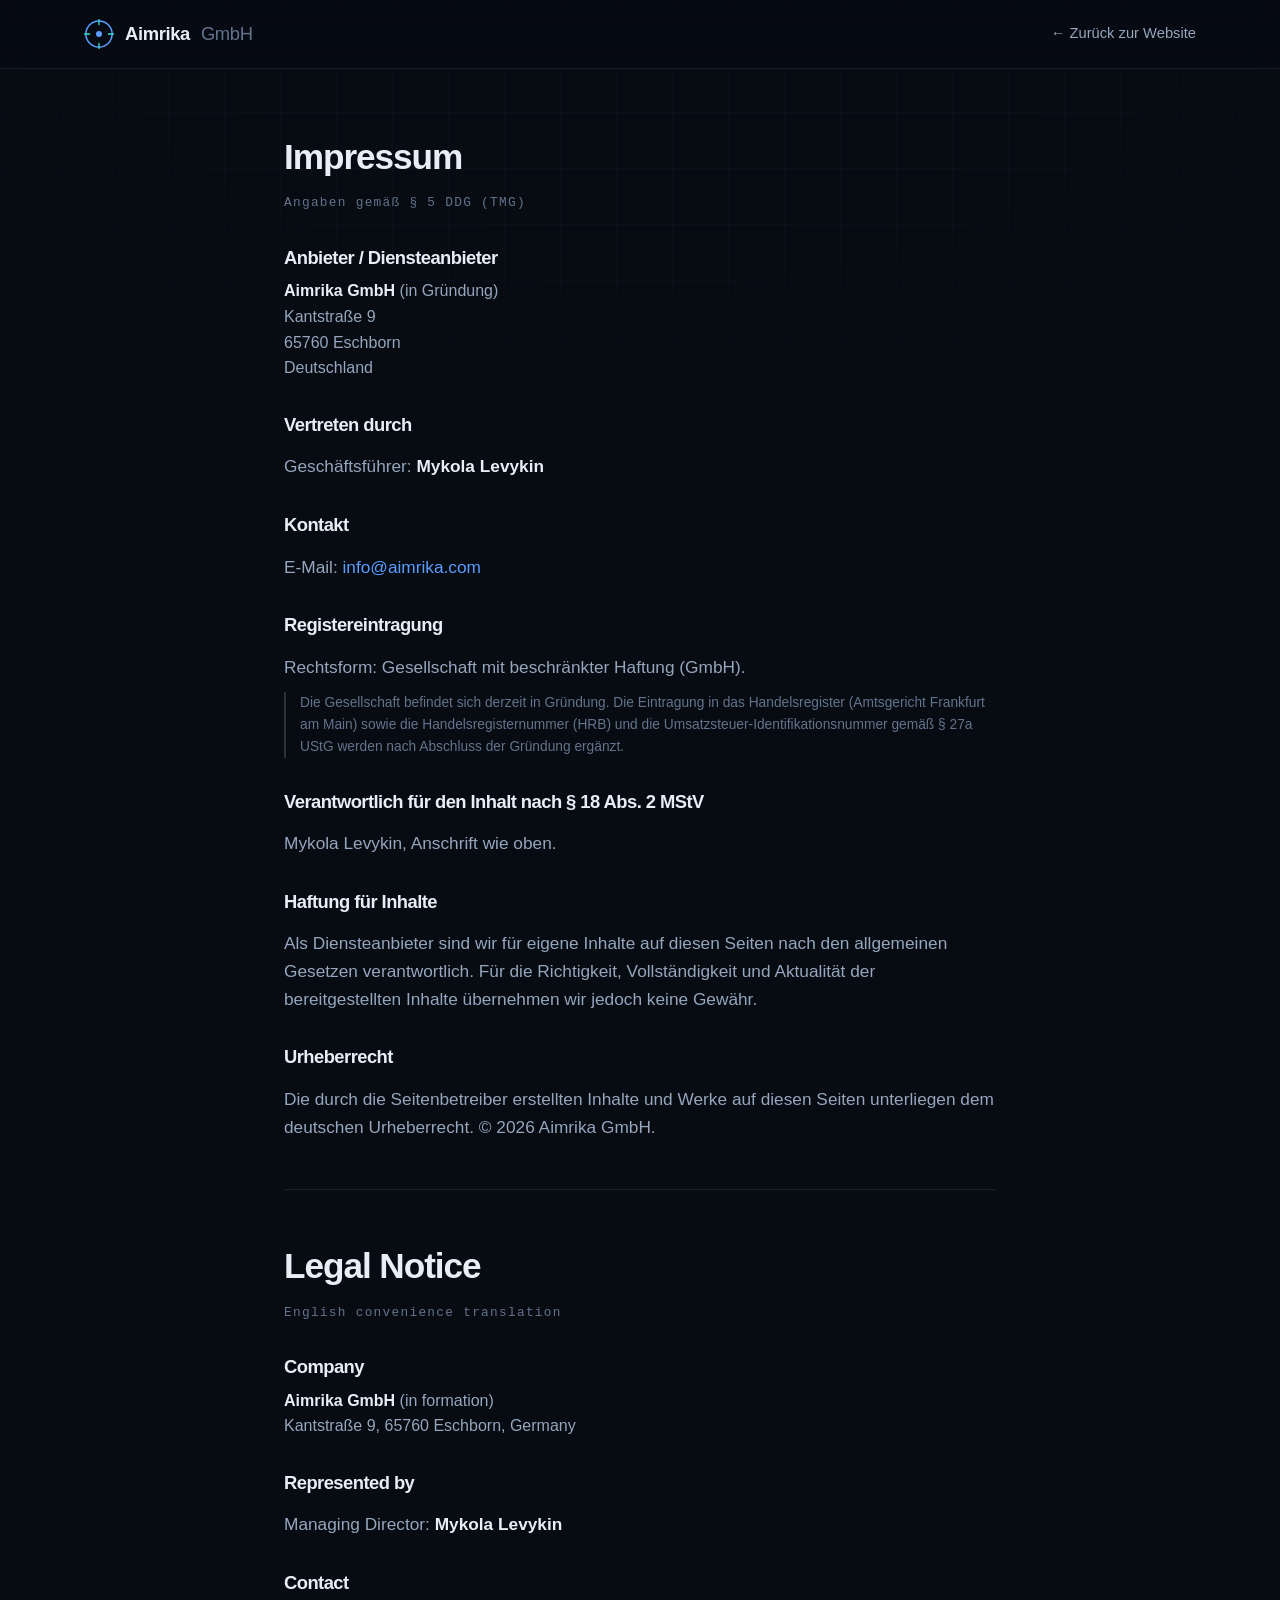
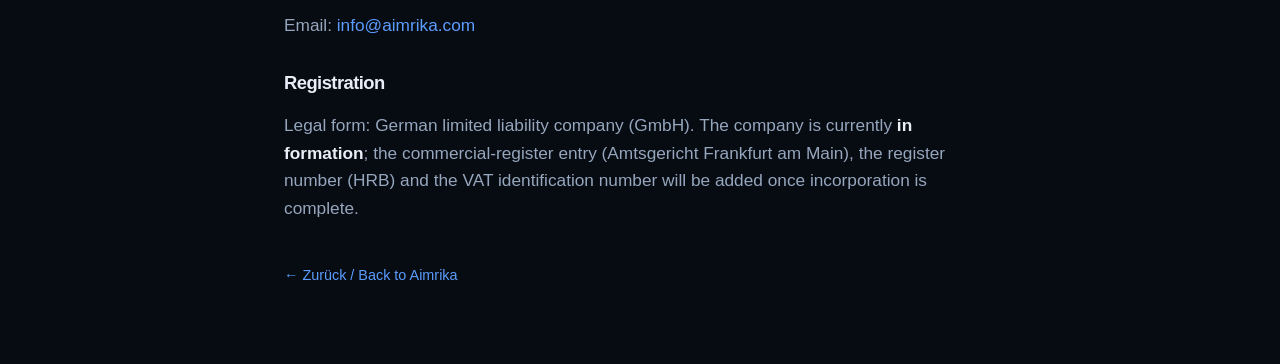
==== impressum.html @ 3f9f0777 "Initial German site for aimrika.de Co-authored-by: Cursor <cursoragent@cursor.com>" ====
<!DOCTYPE html>
<html lang="de">
<head>
<meta charset="UTF-8" />
<meta name="viewport" content="width=device-width, initial-scale=1.0" />
<title>Impressum — Aimrika GmbH</title>
<meta name="description" content="Impressum / Rechtliche Hinweise — Aimrika GmbH (in Gründung), Eschborn, Deutschland." />
<link rel="stylesheet" href="styles.css" />
<link rel="icon" href="data:image/svg+xml,%3Csvg xmlns='http://www.w3.org/2000/svg' viewBox='0 0 32 32'%3E%3Ccircle cx='16' cy='16' r='13' fill='none' stroke='%2337e0c8' stroke-width='2'/%3E%3Ccircle cx='16' cy='16' r='4' fill='%235b9dff'/%3E%3C/svg%3E" />
<style>
  .legal-wrap { max-width: 760px; margin: 0 auto; padding: 60px 24px 40px; }
  .legal-wrap h1 { font-size: 2.2rem; letter-spacing: -0.03em; margin-bottom: 8px; }
  .legal-wrap h2 { font-size: 1.15rem; margin: 34px 0 10px; }
  .legal-wrap p, .legal-wrap address { color: var(--muted); font-style: normal; margin-bottom: 6px; }
  .legal-wrap .note { font-size: 0.86rem; color: var(--faint); border-left: 2px solid var(--border-strong); padding-left: 14px; margin-top: 10px; }
  .legal-wrap a { color: var(--accent); }
  .back { display: inline-flex; align-items: center; gap: 8px; color: var(--muted); font-size: 0.9rem; margin-bottom: 30px; }
  .lang-sep { height: 1px; background: var(--border); border: 0; margin: 48px 0; }
  .legal-wrap strong { color: var(--text); }
</style>
</head>
<body>
<div class="bg-grid"></div>

<header>
  <div class="wrap nav">
    <a href="index.html" class="brand">
      <svg class="mark" viewBox="0 0 32 32" fill="none" xmlns="http://www.w3.org/2000/svg" aria-hidden="true">
        <circle cx="16" cy="16" r="14" stroke="url(#g1)" stroke-width="1.6"/>
        <circle cx="16" cy="16" r="3.2" fill="#5b9dff"/>
        <path d="M16 0.5V6M16 26V31.5M0.5 16H6M26 16H31.5" stroke="#37e0c8" stroke-width="1.4" stroke-linecap="round"/>
        <defs><linearGradient id="g1" x1="2" y1="2" x2="30" y2="30"><stop stop-color="#5b9dff"/><stop offset="1" stop-color="#37e0c8"/></linearGradient></defs>
      </svg>
      Aimrika <span class="suffix">GmbH</span>
    </a>
    <nav class="nav-links"><a href="index.html">← Zurück zur Website</a></nav>
  </div>
</header>

<div class="legal-wrap">
  <h1>Impressum</h1>
  <p style="color:var(--faint);font-family:var(--mono);font-size:0.8rem;letter-spacing:0.1em">Angaben gemäß § 5 DDG (TMG)</p>

  <h2>Anbieter / Diensteanbieter</h2>
  <address>
    <strong>Aimrika GmbH</strong> (in Gründung)<br />
    Kantstraße 9<br />
    65760 Eschborn<br />
    Deutschland
  </address>

  <h2>Vertreten durch</h2>
  <p>Geschäftsführer: <strong>Mykola Levykin</strong></p>

  <h2>Kontakt</h2>
  <p>E-Mail: <a href="mailto:info@aimrika.com">info@aimrika.com</a></p>

  <h2>Registereintragung</h2>
  <p>Rechtsform: Gesellschaft mit beschränkter Haftung (GmbH).</p>
  <p class="note">Die Gesellschaft befindet sich derzeit in Gründung. Die Eintragung in das Handelsregister
  (Amtsgericht Frankfurt am Main) sowie die Handelsregisternummer (HRB) und die Umsatzsteuer-Identifikationsnummer
  gemäß § 27a UStG werden nach Abschluss der Gründung ergänzt.</p>

  <h2>Verantwortlich für den Inhalt nach § 18 Abs. 2 MStV</h2>
  <p>Mykola Levykin, Anschrift wie oben.</p>

  <h2>Haftung für Inhalte</h2>
  <p>Als Diensteanbieter sind wir für eigene Inhalte auf diesen Seiten nach den allgemeinen Gesetzen
  verantwortlich. Für die Richtigkeit, Vollständigkeit und Aktualität der bereitgestellten Inhalte übernehmen
  wir jedoch keine Gewähr.</p>

  <h2>Urheberrecht</h2>
  <p>Die durch die Seitenbetreiber erstellten Inhalte und Werke auf diesen Seiten unterliegen dem deutschen
  Urheberrecht. © <span class="yr"></span> Aimrika GmbH.</p>

  <hr class="lang-sep" />

  <h1>Legal Notice</h1>
  <p style="color:var(--faint);font-family:var(--mono);font-size:0.8rem;letter-spacing:0.1em">English convenience translation</p>

  <h2>Company</h2>
  <address>
    <strong>Aimrika GmbH</strong> (in formation)<br />
    Kantstraße 9, 65760 Eschborn, Germany
  </address>

  <h2>Represented by</h2>
  <p>Managing Director: <strong>Mykola Levykin</strong></p>

  <h2>Contact</h2>
  <p>Email: <a href="mailto:info@aimrika.com">info@aimrika.com</a></p>

  <h2>Registration</h2>
  <p>Legal form: German limited liability company (GmbH). The company is currently <strong>in formation</strong>;
  the commercial-register entry (Amtsgericht Frankfurt am Main), the register number (HRB) and the VAT
  identification number will be added once incorporation is complete.</p>

  <p style="margin-top:40px"><a class="back" href="index.html">← Zurück / Back to Aimrika</a></p>
</div>

<script>document.querySelectorAll('.yr').forEach(function(e){e.textContent=new Date().getFullYear();});</script>
</body>
</html>
---- styles.css ----
:root {
  --bg: #070b12;
  --bg-2: #0b111c;
  --surface: #0e1520;
  --surface-2: #121b28;
  --border: rgba(255, 255, 255, 0.09);
  --border-strong: rgba(255, 255, 255, 0.16);
  --text: #e8eef7;
  --muted: #95a6bd;
  --faint: #62748c;
  --accent: #5b9dff;
  --accent-2: #37e0c8;
  --accent-grad: linear-gradient(135deg, #5b9dff 0%, #37e0c8 100%);
  --danger: #f5a623;
  --maxw: 1160px;
  --radius: 14px;
  --mono: ui-monospace, SFMono-Regular, "SF Mono", Menlo, Consolas, monospace;
  --sans: -apple-system, BlinkMacSystemFont, "Segoe UI", Inter, Roboto, Helvetica, Arial, sans-serif;
}

* { box-sizing: border-box; margin: 0; padding: 0; }

html { scroll-behavior: smooth; }

body {
  font-family: var(--sans);
  background: var(--bg);
  color: var(--text);
  line-height: 1.6;
  -webkit-font-smoothing: antialiased;
  overflow-x: hidden;
}

a { color: inherit; text-decoration: none; }

.wrap { max-width: var(--maxw); margin: 0 auto; padding: 0 24px; }

/* ---------- background texture ---------- */
.bg-grid {
  position: fixed;
  inset: 0;
  z-index: -2;
  background-image:
    linear-gradient(rgba(91, 157, 255, 0.045) 1px, transparent 1px),
    linear-gradient(90deg, rgba(91, 157, 255, 0.045) 1px, transparent 1px);
  background-size: 56px 56px;
  mask-image: radial-gradient(ellipse 80% 60% at 50% 0%, #000 40%, transparent 100%);
}
.bg-glow {
  position: fixed;
  top: -20%;
  left: 50%;
  transform: translateX(-50%);
  width: 900px;
  height: 700px;
  z-index: -1;
  background: radial-gradient(circle at 50% 30%, rgba(55, 224, 200, 0.10), transparent 55%),
              radial-gradient(circle at 30% 20%, rgba(91, 157, 255, 0.14), transparent 60%);
  filter: blur(20px);
  pointer-events: none;
}

/* ---------- header ---------- */
header {
  position: sticky;
  top: 0;
  z-index: 50;
  backdrop-filter: blur(14px);
  background: rgba(7, 11, 18, 0.72);
  border-bottom: 1px solid var(--border);
}
.nav {
  display: flex;
  align-items: center;
  justify-content: space-between;
  height: 68px;
}
.brand { display: flex; align-items: center; gap: 11px; font-weight: 700; letter-spacing: -0.02em; font-size: 1.15rem; }
.brand .mark { width: 30px; height: 30px; }
.brand .suffix { color: var(--faint); font-weight: 500; }
.nav-links { display: flex; gap: 30px; align-items: center; }
.nav-links a { color: var(--muted); font-size: 0.92rem; transition: color 0.2s; }
.nav-links a:hover { color: var(--text); }
.nav-cta {
  padding: 9px 18px;
  border: 1px solid var(--border-strong);
  border-radius: 8px;
  font-size: 0.9rem;
  color: var(--text);
  transition: all 0.2s;
}
.nav-cta:hover { border-color: var(--accent); background: rgba(91, 157, 255, 0.08); }
.nav-toggle { display: none; background: none; border: 0; color: var(--text); font-size: 1.5rem; cursor: pointer; }

/* ---------- hero ---------- */
.hero { padding: 110px 0 90px; text-align: center; }
.eyebrow {
  display: inline-flex;
  align-items: center;
  gap: 9px;
  font-family: var(--mono);
  font-size: 0.76rem;
  letter-spacing: 0.16em;
  text-transform: uppercase;
  color: var(--accent-2);
  border: 1px solid var(--border);
  border-radius: 100px;
  padding: 7px 15px;
  margin-bottom: 30px;
  background: rgba(55, 224, 200, 0.05);
}
.eyebrow .dot { width: 7px; height: 7px; border-radius: 50%; background: var(--accent-2); box-shadow: 0 0 10px var(--accent-2); }
.hero h1 {
  font-size: clamp(2.3rem, 6vw, 4.4rem);
  line-height: 1.05;
  letter-spacing: -0.035em;
  font-weight: 700;
  max-width: 15ch;
  margin: 0 auto 26px;
}
.hero h1 .grad { background: var(--accent-grad); -webkit-background-clip: text; background-clip: text; -webkit-text-fill-color: transparent; }
.hero p.lede {
  font-size: clamp(1.05rem, 2vw, 1.32rem);
  color: var(--muted);
  max-width: 60ch;
  margin: 0 auto 40px;
}
.btn-row { display: flex; gap: 14px; justify-content: center; flex-wrap: wrap; }
.btn {
  padding: 14px 26px;
  border-radius: 10px;
  font-weight: 600;
  font-size: 0.98rem;
  transition: all 0.22s;
  border: 1px solid transparent;
}
.btn-primary { background: var(--accent-grad); color: #04121b; }
.btn-primary:hover { transform: translateY(-2px); box-shadow: 0 10px 34px rgba(55, 224, 200, 0.28); }
.btn-ghost { border-color: var(--border-strong); color: var(--text); }
.btn-ghost:hover { border-color: var(--accent); background: rgba(91, 157, 255, 0.07); }

/* ---------- stat strip ---------- */
.stats { display: grid; grid-template-columns: repeat(4, 1fr); gap: 1px; background: var(--border); border: 1px solid var(--border); border-radius: var(--radius); overflow: hidden; margin-top: 20px; }
.stat { background: var(--surface); padding: 26px 22px; text-align: center; }
.stat .n { font-size: 1.7rem; font-weight: 700; letter-spacing: -0.02em; background: var(--accent-grad); -webkit-background-clip: text; background-clip: text; -webkit-text-fill-color: transparent; }
.stat .l { font-size: 0.82rem; color: var(--muted); margin-top: 6px; }

/* ---------- sections ---------- */
section { padding: 84px 0; }
.section-head { max-width: 62ch; margin-bottom: 48px; }
.section-head.center { margin-left: auto; margin-right: auto; text-align: center; }
.label { font-family: var(--mono); font-size: 0.76rem; letter-spacing: 0.16em; text-transform: uppercase; color: var(--accent); margin-bottom: 16px; }
h2 { font-size: clamp(1.7rem, 4vw, 2.7rem); letter-spacing: -0.03em; line-height: 1.12; font-weight: 700; }
h2 + p { color: var(--muted); font-size: 1.08rem; margin-top: 18px; }
.divider { height: 1px; background: var(--border); border: 0; }

/* ---------- problem list ---------- */
.problem-grid { display: grid; grid-template-columns: repeat(2, 1fr); gap: 20px; }
.prob {
  background: var(--surface);
  border: 1px solid var(--border);
  border-radius: var(--radius);
  padding: 26px;
  transition: border-color 0.25s, transform 0.25s;
}
.prob:hover { border-color: var(--border-strong); transform: translateY(-3px); }
.prob h3 { font-size: 1.08rem; margin-bottom: 8px; display: flex; align-items: center; gap: 10px; }
.prob h3 .idx { font-family: var(--mono); color: var(--danger); font-size: 0.9rem; }
.prob p { color: var(--muted); font-size: 0.96rem; }

/* ---------- arc ---------- */
.arc { display: grid; grid-template-columns: repeat(5, 1fr); gap: 14px; margin-top: 10px; }
.arc-step {
  background: var(--surface);
  border: 1px solid var(--border);
  border-radius: var(--radius);
  padding: 24px 18px;
  position: relative;
}
.arc-step .step-n { font-family: var(--mono); font-size: 0.78rem; color: var(--accent-2); letter-spacing: 0.1em; }
.arc-step h4 { font-size: 1.05rem; margin: 10px 0 8px; }
.arc-step p { font-size: 0.88rem; color: var(--muted); }
.arc-step:not(:last-child)::after {
  content: "→";
  position: absolute;
  right: -12px;
  top: 50%;
  transform: translateY(-50%);
  color: var(--faint);
  z-index: 2;
}

/* ---------- three computers ---------- */
.three { display: grid; grid-template-columns: repeat(3, 1fr); gap: 20px; }
.tc {
  background: linear-gradient(180deg, var(--surface-2), var(--surface));
  border: 1px solid var(--border);
  border-radius: var(--radius);
  padding: 30px 26px;
}
.tc.flag { border-color: rgba(55, 224, 200, 0.35); box-shadow: 0 0 0 1px rgba(55, 224, 200, 0.12), 0 20px 50px rgba(0,0,0,0.3); }
.tc .tag { font-family: var(--mono); font-size: 0.72rem; letter-spacing: 0.14em; text-transform: uppercase; color: var(--faint); }
.tc.flag .tag { color: var(--accent-2); }
.tc h3 { font-size: 1.3rem; margin: 12px 0 12px; letter-spacing: -0.01em; }
.tc p { color: var(--muted); font-size: 0.96rem; }
.pill { display: inline-block; margin-top: 16px; font-size: 0.74rem; font-family: var(--mono); color: var(--accent-2); border: 1px solid rgba(55,224,200,0.3); padding: 4px 10px; border-radius: 100px; }

/* ---------- table ---------- */
.table-card { border: 1px solid var(--border); border-radius: var(--radius); overflow: hidden; }
table { width: 100%; border-collapse: collapse; }
th, td { text-align: left; padding: 16px 22px; font-size: 0.96rem; border-bottom: 1px solid var(--border); }
thead th { background: var(--surface-2); font-family: var(--mono); font-size: 0.74rem; letter-spacing: 0.1em; text-transform: uppercase; color: var(--muted); }
tbody tr:last-child td { border-bottom: 0; }
td:first-child { color: var(--faint); }
td:last-child { color: var(--text); font-weight: 500; }
tbody tr:hover td { background: rgba(91,157,255,0.03); }

/* ---------- capability cards ---------- */
.cards { display: grid; grid-template-columns: repeat(3, 1fr); gap: 20px; }
.card {
  background: var(--surface);
  border: 1px solid var(--border);
  border-radius: var(--radius);
  padding: 30px 26px;
  transition: transform 0.25s, border-color 0.25s;
}
.card:hover { transform: translateY(-4px); border-color: var(--border-strong); }
.card .ico { width: 46px; height: 46px; margin-bottom: 18px; color: var(--accent); }
.card h3 { font-size: 1.2rem; margin-bottom: 10px; }
.card p { color: var(--muted); font-size: 0.95rem; }
.card .role { font-family: var(--mono); font-size: 0.72rem; letter-spacing: 0.12em; text-transform: uppercase; color: var(--accent-2); margin-bottom: 14px; }

/* ---------- etalon / feature split ---------- */
.split { display: grid; grid-template-columns: 1.1fr 0.9fr; gap: 50px; align-items: center; }
.split ul { list-style: none; margin-top: 22px; }
.split li { padding: 12px 0 12px 30px; position: relative; color: var(--muted); border-bottom: 1px solid var(--border); }
.split li::before { content: ""; position: absolute; left: 0; top: 19px; width: 12px; height: 12px; border-radius: 3px; background: var(--accent-grad); }
.split li strong { color: var(--text); font-weight: 600; }
.etalon-viz {
  background: var(--surface);
  border: 1px solid var(--border);
  border-radius: var(--radius);
  padding: 28px;
  font-family: var(--mono);
  font-size: 0.86rem;
}
.etalon-viz .row { display: flex; justify-content: space-between; padding: 10px 0; border-bottom: 1px dashed var(--border); color: var(--muted); }
.etalon-viz .row:last-child { border: 0; }
.etalon-viz .ok { color: var(--accent-2); }

/* ---------- founder ---------- */
.founder { display: grid; grid-template-columns: 200px 1fr; gap: 42px; align-items: center; }
.founder-photo {
  width: 200px; height: 200px; border-radius: 20px;
  background: linear-gradient(135deg, #16324f, #0c2a2c);
  border: 1px solid var(--border-strong);
  display: flex; align-items: center; justify-content: center;
  font-size: 3.4rem; font-weight: 700; letter-spacing: -0.03em;
  color: var(--accent-2);
}
.founder h3 { font-size: 1.5rem; letter-spacing: -0.01em; }
.founder .who { font-family: var(--mono); font-size: 0.82rem; color: var(--accent); letter-spacing: 0.08em; margin: 6px 0 16px; text-transform: uppercase; }
.founder p { color: var(--muted); margin-bottom: 12px; }
.founder a.link { color: var(--accent); border-bottom: 1px solid rgba(91,157,255,0.4); }

/* ---------- contact ---------- */
.contact {
  background: linear-gradient(150deg, var(--surface-2), var(--surface));
  border: 1px solid var(--border);
  border-radius: 20px;
  padding: 56px;
  text-align: center;
}
.contact .grid { display: grid; grid-template-columns: repeat(3, 1fr); gap: 24px; margin-top: 40px; text-align: left; }
.contact .box { border-top: 1px solid var(--border); padding-top: 18px; }
.contact .box .k { font-family: var(--mono); font-size: 0.72rem; letter-spacing: 0.12em; text-transform: uppercase; color: var(--faint); margin-bottom: 8px; }
.contact .box .v { color: var(--text); font-size: 0.98rem; }
.contact .box .v a { color: var(--accent); }

/* ---------- footer ---------- */
footer { border-top: 1px solid var(--border); padding: 44px 0; margin-top: 40px; }
.foot { display: flex; justify-content: space-between; align-items: center; flex-wrap: wrap; gap: 18px; }
.foot .brand { font-size: 1rem; }
.foot-links { display: flex; gap: 24px; }
.foot-links a { color: var(--muted); font-size: 0.88rem; }
.foot-links a:hover { color: var(--text); }
.foot .legal { color: var(--faint); font-size: 0.82rem; width: 100%; border-top: 1px solid var(--border); padding-top: 20px; margin-top: 8px; }

/* ---------- reveal animation ---------- */
.reveal { opacity: 0; transform: translateY(24px); transition: opacity 0.7s ease, transform 0.7s ease; }
.reveal.in { opacity: 1; transform: none; }

/* ---------- responsive ---------- */
@media (max-width: 900px) {
  .stats { grid-template-columns: repeat(2, 1fr); }
  .problem-grid, .three, .cards, .contact .grid { grid-template-columns: 1fr; }
  .arc { grid-template-columns: 1fr; }
  .arc-step:not(:last-child)::after { content: "↓"; right: 50%; top: auto; bottom: -12px; transform: translateX(50%); }
  .split, .founder { grid-template-columns: 1fr; }
  .founder-photo { margin: 0 auto; }
  .nav-links { display: none; }
  .nav-toggle { display: block; }
  .nav-links.open { display: flex; position: absolute; top: 68px; left: 0; right: 0; flex-direction: column; background: var(--bg-2); padding: 20px 24px; border-bottom: 1px solid var(--border); gap: 18px; }
  .contact { padding: 36px 24px; }
}
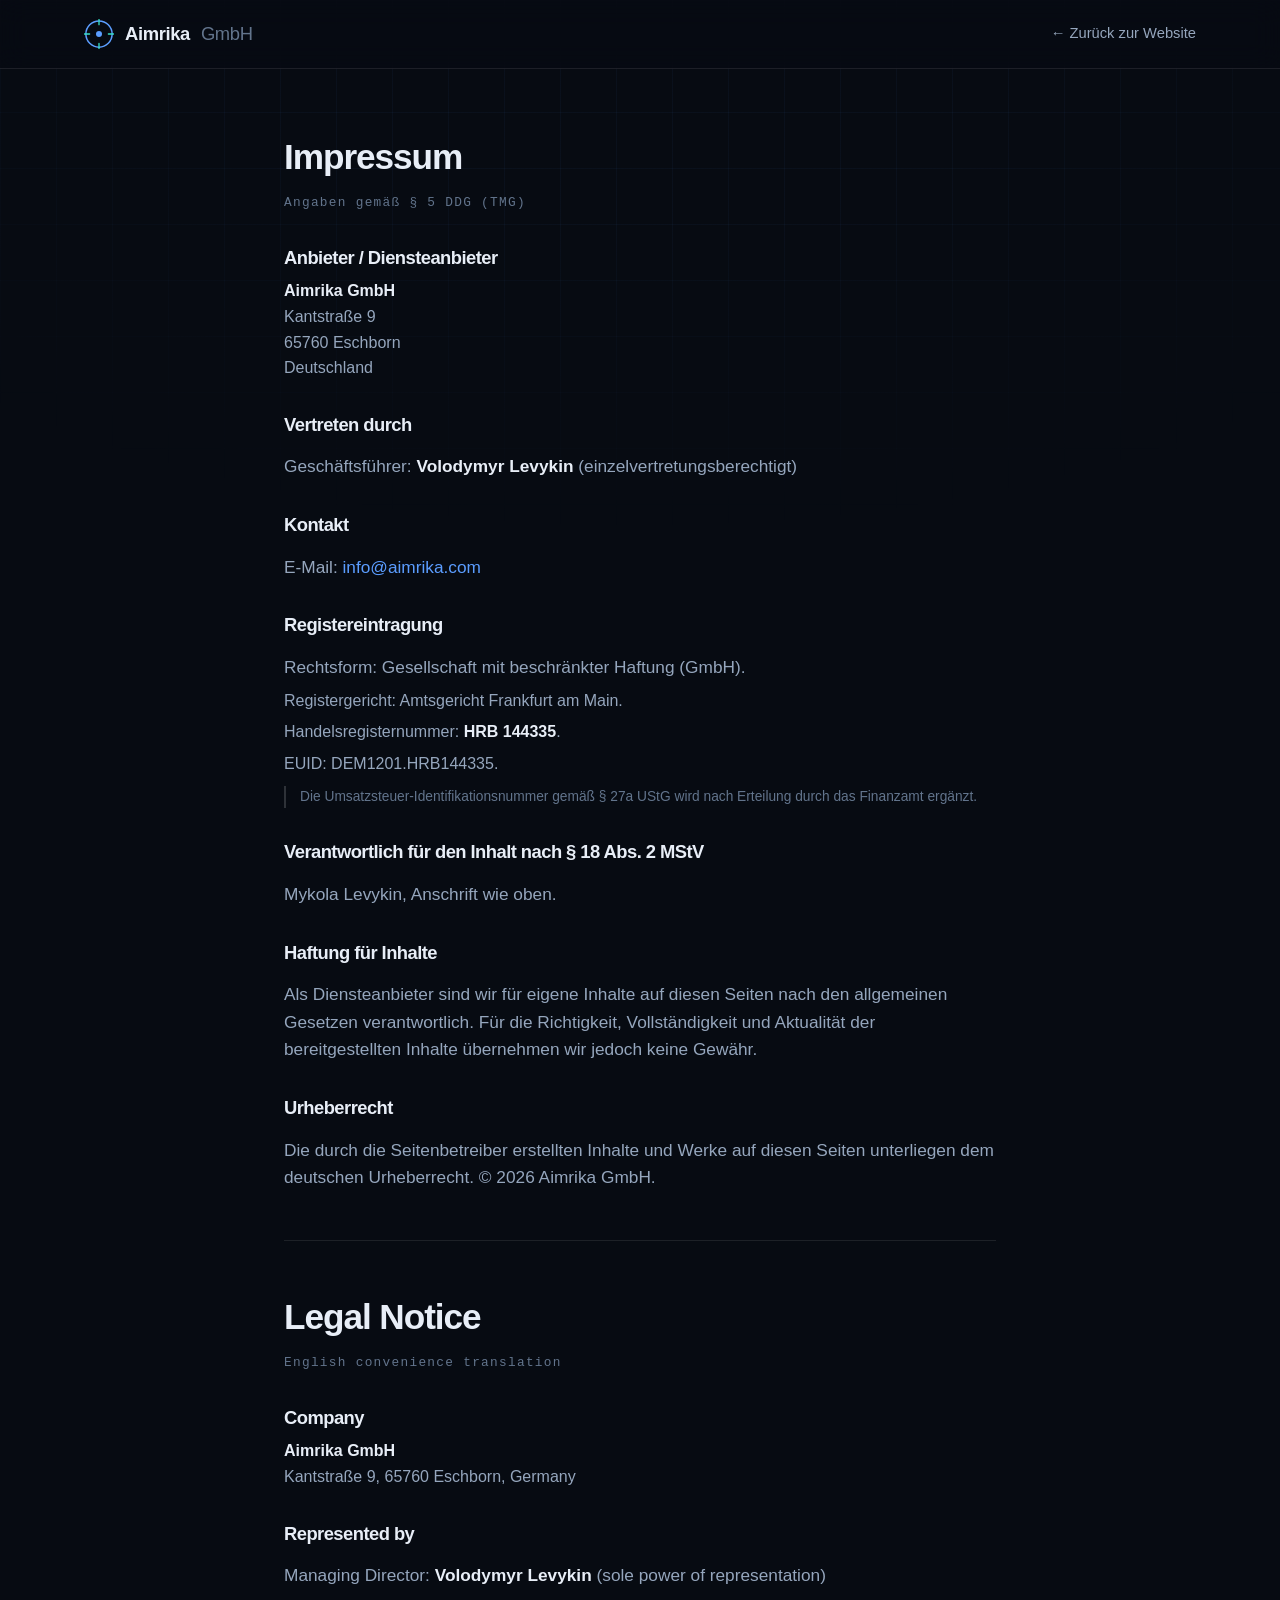
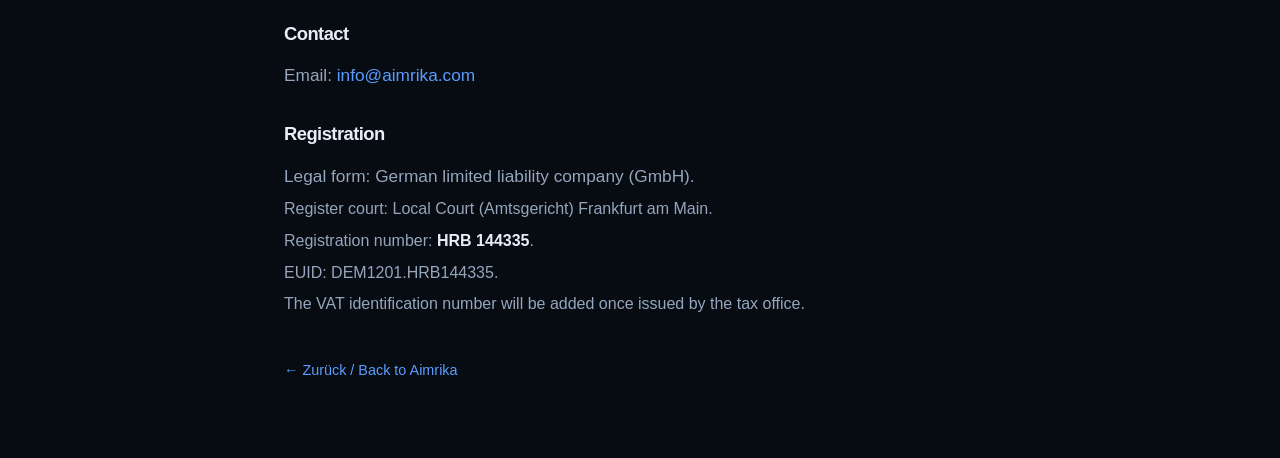
==== commit 293eed7b: "Sync impressum and contact to registered GmbH details - Impressum: HRB 144335, Volodymyr Levykin (MD" ====
--- a/impressum.html
+++ b/impressum.html
@@ -4,7 +4,7 @@
 <meta charset="UTF-8" />
 <meta name="viewport" content="width=device-width, initial-scale=1.0" />
 <title>Impressum — Aimrika GmbH</title>
-<meta name="description" content="Impressum / Rechtliche Hinweise — Aimrika GmbH (in Gründung), Eschborn, Deutschland." />
+<meta name="description" content="Impressum / Rechtliche Hinweise — Aimrika GmbH, HRB 144335, Amtsgericht Frankfurt am Main, Eschborn, Deutschland." />
 <link rel="stylesheet" href="styles.css" />
 <link rel="icon" href="data:image/svg+xml,%3Csvg xmlns='http://www.w3.org/2000/svg' viewBox='0 0 32 32'%3E%3Ccircle cx='16' cy='16' r='13' fill='none' stroke='%2337e0c8' stroke-width='2'/%3E%3Ccircle cx='16' cy='16' r='4' fill='%235b9dff'/%3E%3C/svg%3E" />
 <style>
@@ -43,23 +43,25 @@
 
   <h2>Anbieter / Diensteanbieter</h2>
   <address>
-    <strong>Aimrika GmbH</strong> (in Gründung)<br />
+    <strong>Aimrika GmbH</strong><br />
     Kantstraße 9<br />
     65760 Eschborn<br />
     Deutschland
   </address>
 
   <h2>Vertreten durch</h2>
-  <p>Geschäftsführer: <strong>Mykola Levykin</strong></p>
+  <p>Geschäftsführer: <strong>Volodymyr Levykin</strong> (einzelvertretungsberechtigt)</p>
 
   <h2>Kontakt</h2>
   <p>E-Mail: <a href="mailto:info@aimrika.com">info@aimrika.com</a></p>
 
   <h2>Registereintragung</h2>
   <p>Rechtsform: Gesellschaft mit beschränkter Haftung (GmbH).</p>
-  <p class="note">Die Gesellschaft befindet sich derzeit in Gründung. Die Eintragung in das Handelsregister
-  (Amtsgericht Frankfurt am Main) sowie die Handelsregisternummer (HRB) und die Umsatzsteuer-Identifikationsnummer
-  gemäß § 27a UStG werden nach Abschluss der Gründung ergänzt.</p>
+  <p>Registergericht: Amtsgericht Frankfurt am Main.</p>
+  <p>Handelsregisternummer: <strong>HRB 144335</strong>.</p>
+  <p>EUID: DEM1201.HRB144335.</p>
+  <p class="note">Die Umsatzsteuer-Identifikationsnummer gemäß § 27a UStG wird nach Erteilung durch das
+  Finanzamt ergänzt.</p>
 
   <h2>Verantwortlich für den Inhalt nach § 18 Abs. 2 MStV</h2>
   <p>Mykola Levykin, Anschrift wie oben.</p>
@@ -80,20 +82,22 @@
 
   <h2>Company</h2>
   <address>
-    <strong>Aimrika GmbH</strong> (in formation)<br />
+    <strong>Aimrika GmbH</strong><br />
     Kantstraße 9, 65760 Eschborn, Germany
   </address>
 
   <h2>Represented by</h2>
-  <p>Managing Director: <strong>Mykola Levykin</strong></p>
+  <p>Managing Director: <strong>Volodymyr Levykin</strong> (sole power of representation)</p>
 
   <h2>Contact</h2>
   <p>Email: <a href="mailto:info@aimrika.com">info@aimrika.com</a></p>
 
   <h2>Registration</h2>
-  <p>Legal form: German limited liability company (GmbH). The company is currently <strong>in formation</strong>;
-  the commercial-register entry (Amtsgericht Frankfurt am Main), the register number (HRB) and the VAT
-  identification number will be added once incorporation is complete.</p>
+  <p>Legal form: German limited liability company (GmbH).</p>
+  <p>Register court: Local Court (Amtsgericht) Frankfurt am Main.</p>
+  <p>Registration number: <strong>HRB 144335</strong>.</p>
+  <p>EUID: DEM1201.HRB144335.</p>
+  <p>The VAT identification number will be added once issued by the tax office.</p>
 
   <p style="margin-top:40px"><a class="back" href="index.html">← Zurück / Back to Aimrika</a></p>
 </div>
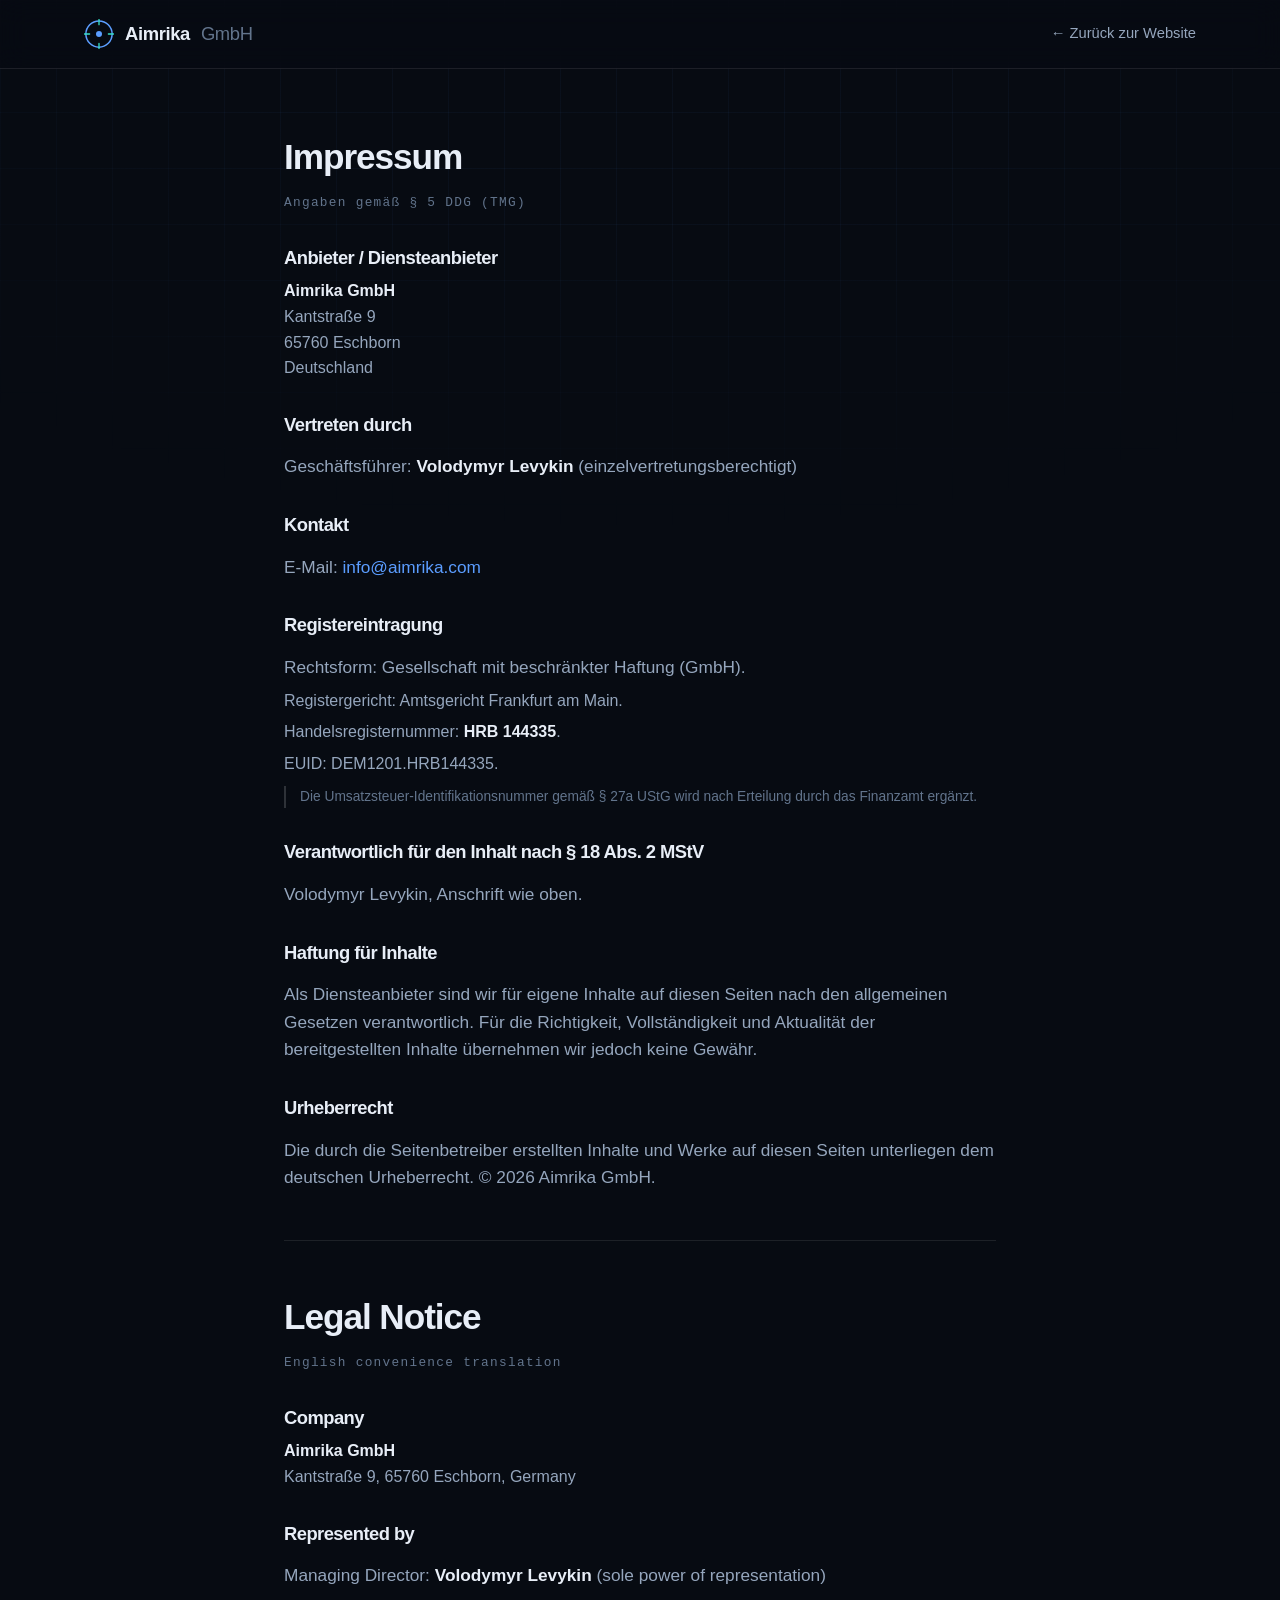
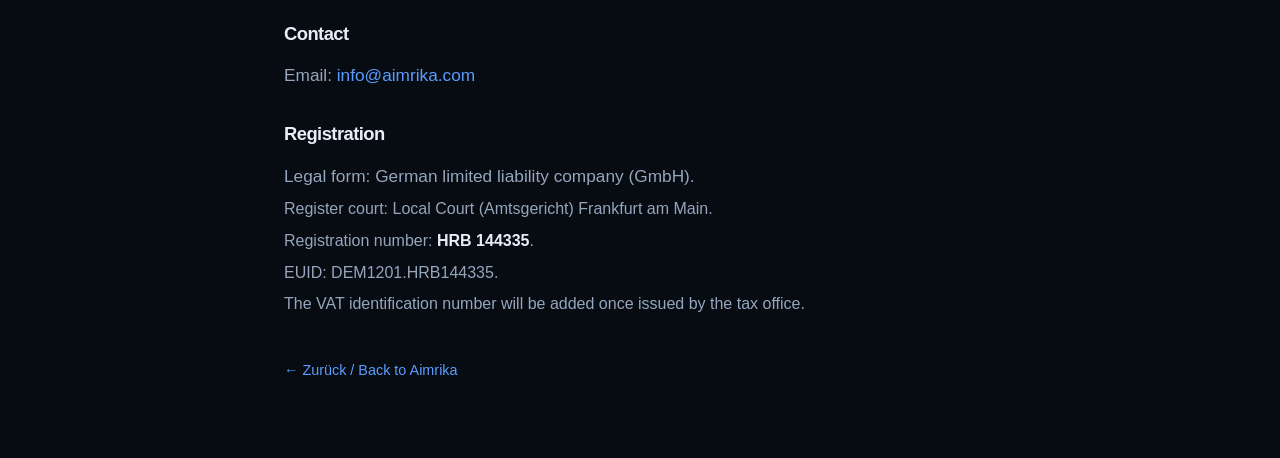
==== commit babaf18b: "fix §18(2) MStV: content-responsible party ML → VL (Geschäftsführer) Co-authored-by: Cursor <cursora" ====
--- a/impressum.html
+++ b/impressum.html
@@ -64,7 +64,7 @@
   Finanzamt ergänzt.</p>
 
   <h2>Verantwortlich für den Inhalt nach § 18 Abs. 2 MStV</h2>
-  <p>Mykola Levykin, Anschrift wie oben.</p>
+  <p>Volodymyr Levykin, Anschrift wie oben.</p>
 
   <h2>Haftung für Inhalte</h2>
   <p>Als Diensteanbieter sind wir für eigene Inhalte auf diesen Seiten nach den allgemeinen Gesetzen
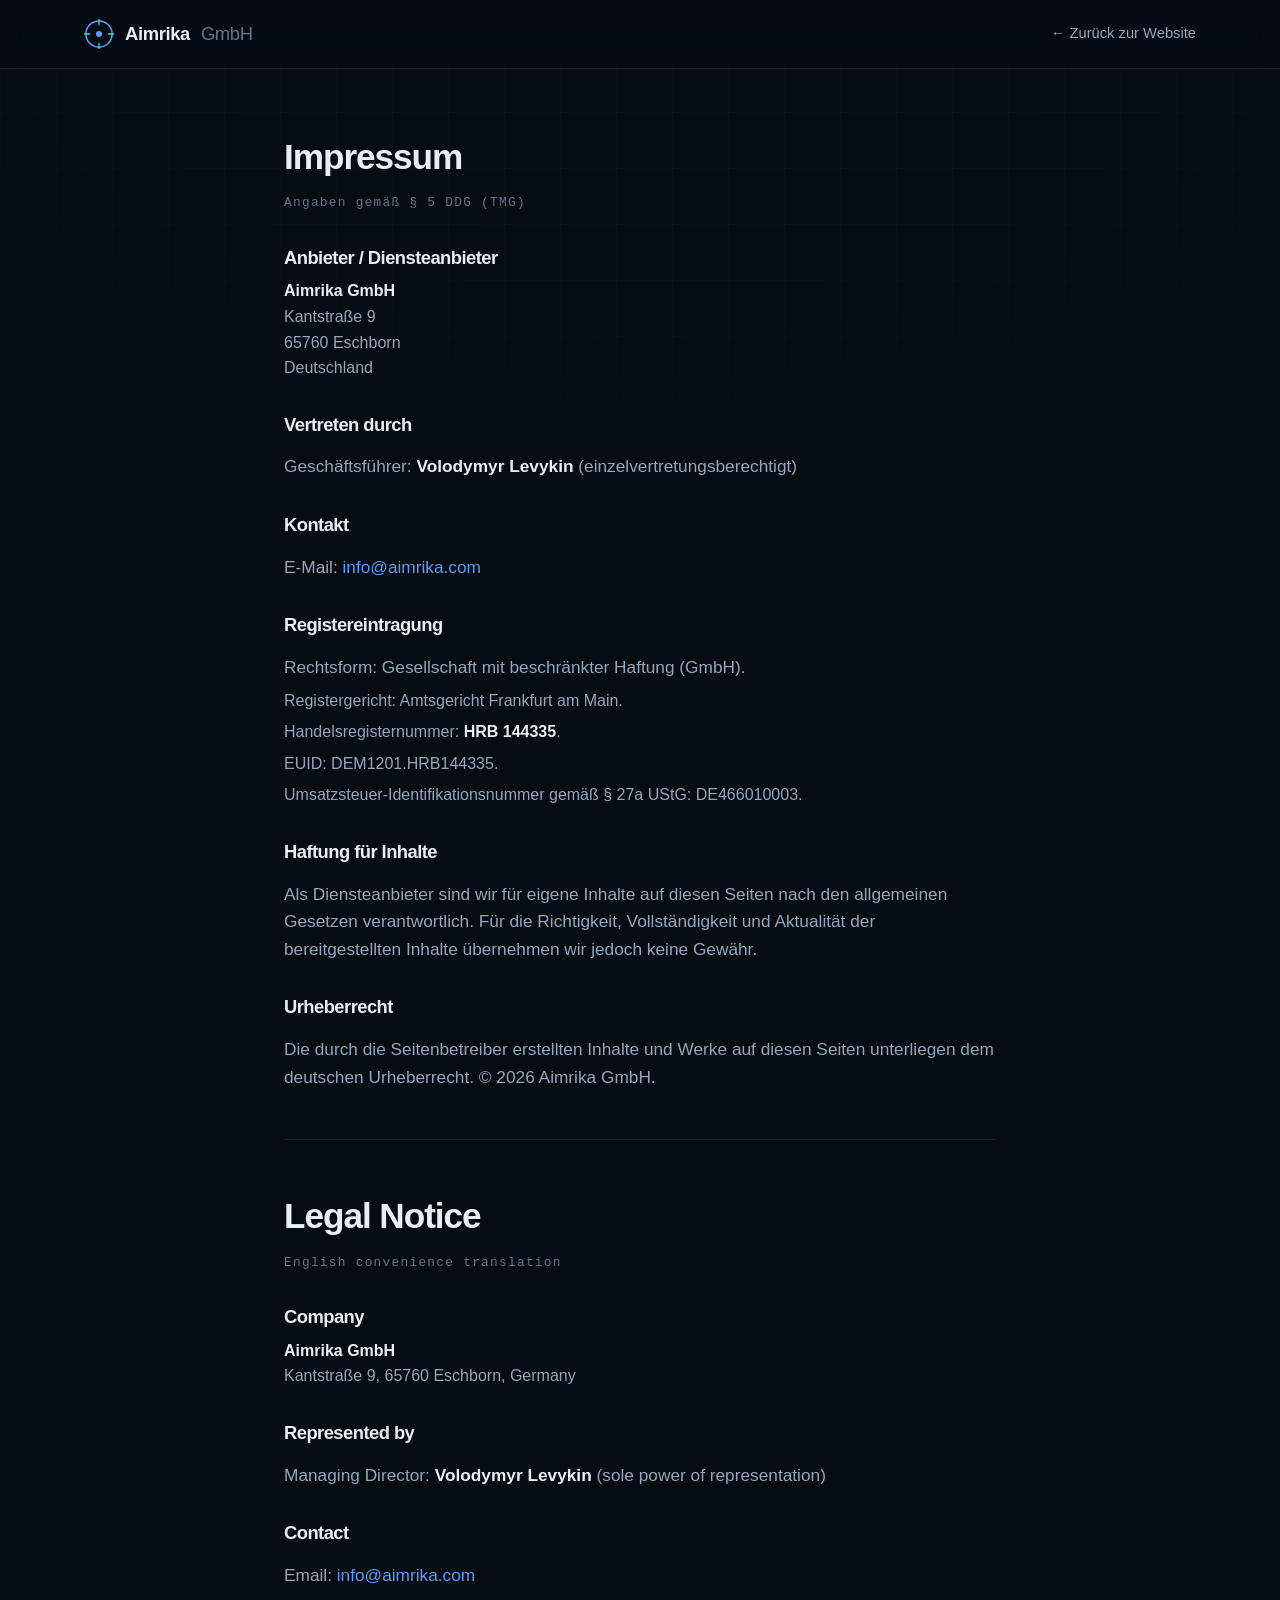
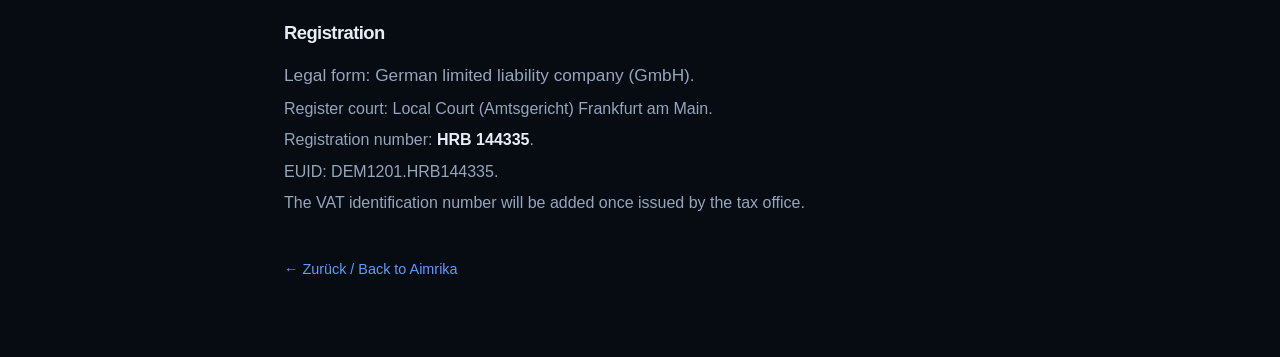
==== commit c9387c7e: "Impressum: update" ====
--- a/impressum.html
+++ b/impressum.html
@@ -60,11 +60,7 @@
   <p>Registergericht: Amtsgericht Frankfurt am Main.</p>
   <p>Handelsregisternummer: <strong>HRB 144335</strong>.</p>
   <p>EUID: DEM1201.HRB144335.</p>
-  <p class="note">Die Umsatzsteuer-Identifikationsnummer gemäß § 27a UStG wird nach Erteilung durch das
-  Finanzamt ergänzt.</p>
-
-  <h2>Verantwortlich für den Inhalt nach § 18 Abs. 2 MStV</h2>
-  <p>Volodymyr Levykin, Anschrift wie oben.</p>
+  <p>Umsatzsteuer-Identifikationsnummer gemäß § 27a UStG: DE466010003.</p>
 
   <h2>Haftung für Inhalte</h2>
   <p>Als Diensteanbieter sind wir für eigene Inhalte auf diesen Seiten nach den allgemeinen Gesetzen
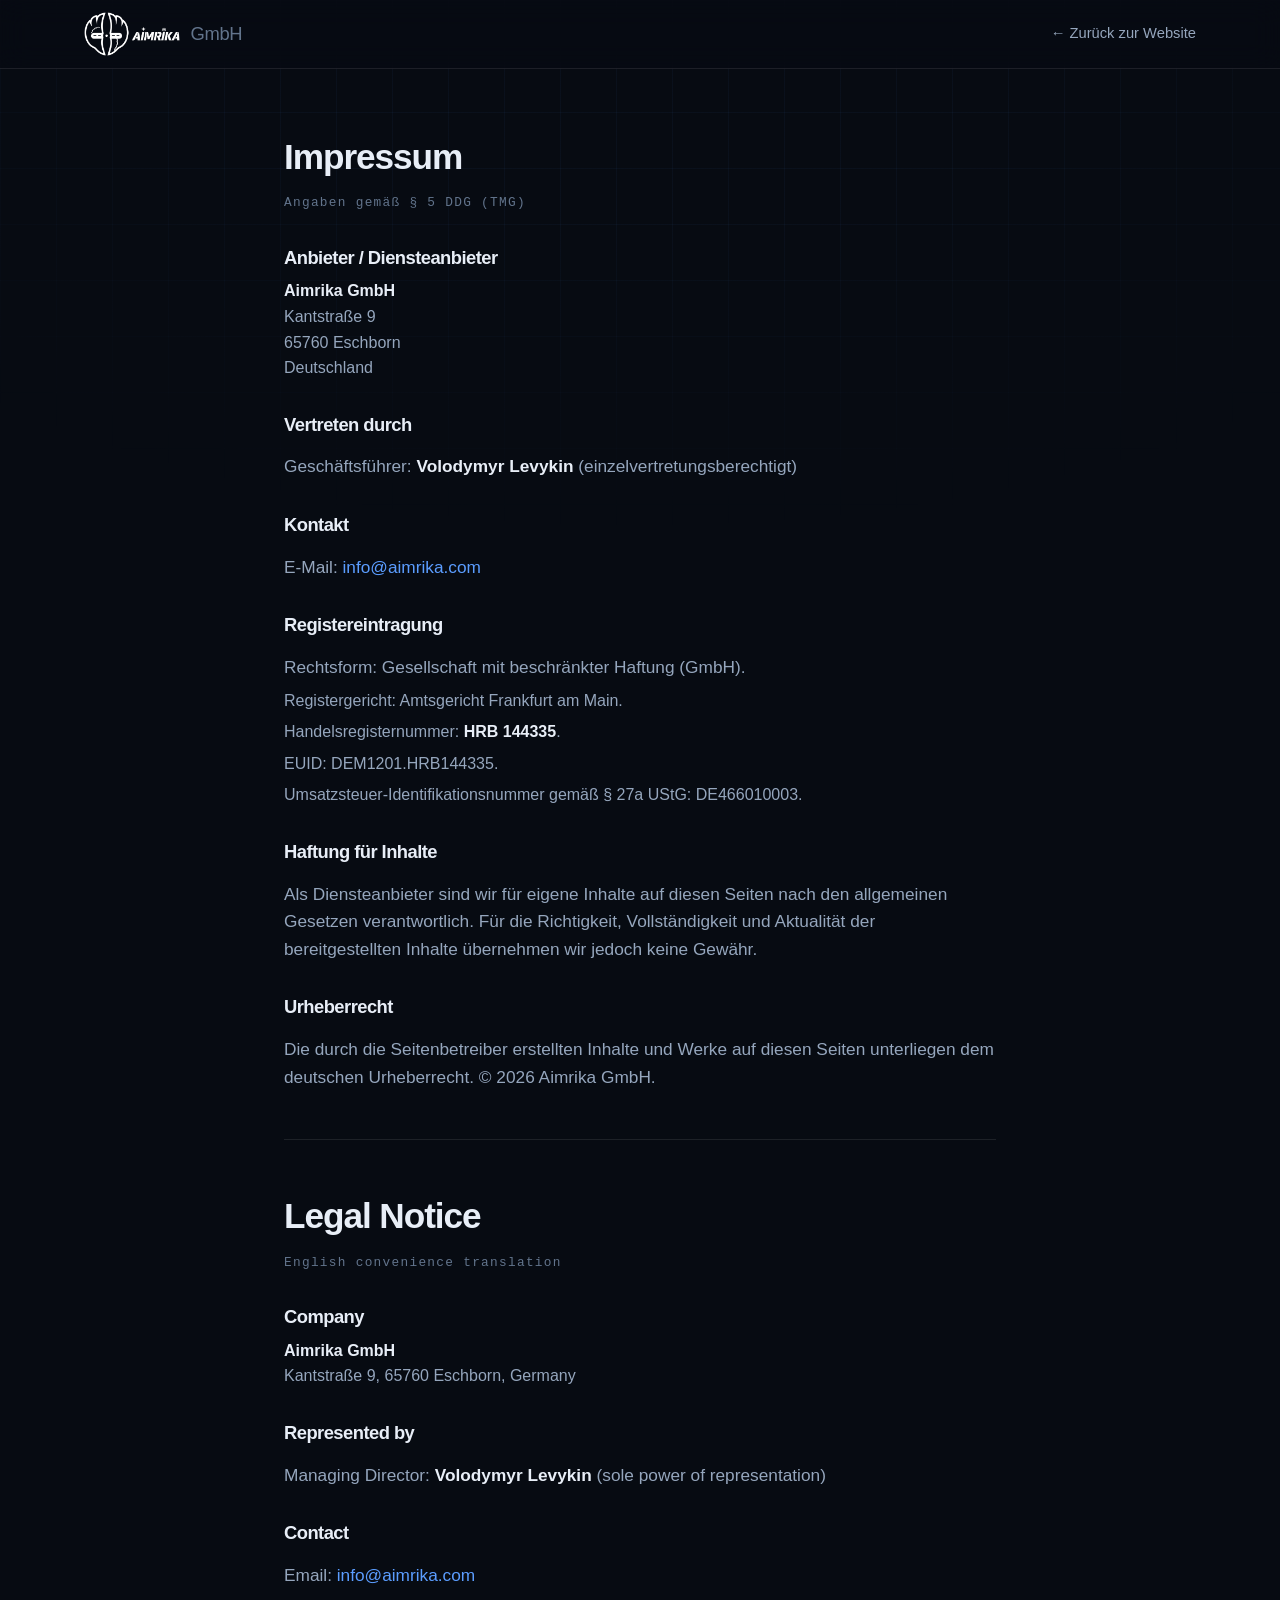
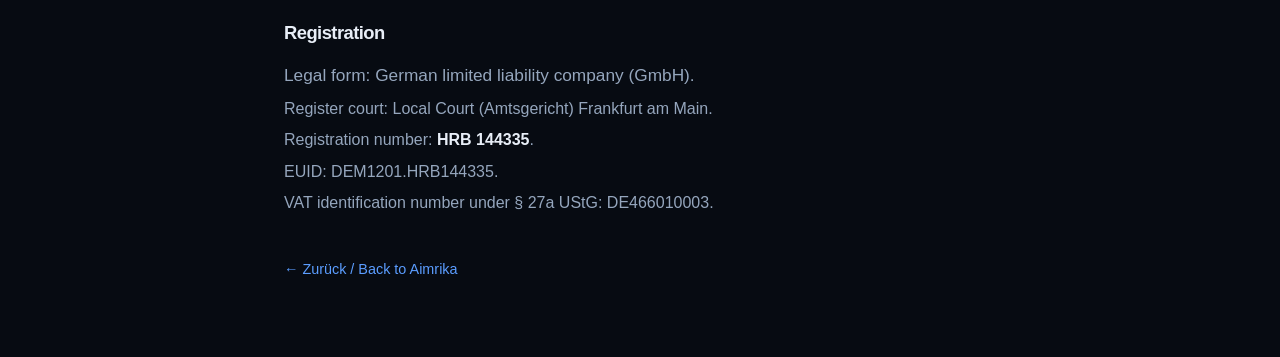
==== commit 2745f9db: "Site: new logo and favicon; Impressum: update" ====
--- a/impressum.html
+++ b/impressum.html
@@ -6,7 +6,7 @@
 <title>Impressum — Aimrika GmbH</title>
 <meta name="description" content="Impressum / Rechtliche Hinweise — Aimrika GmbH, HRB 144335, Amtsgericht Frankfurt am Main, Eschborn, Deutschland." />
 <link rel="stylesheet" href="styles.css" />
-<link rel="icon" href="data:image/svg+xml,%3Csvg xmlns='http://www.w3.org/2000/svg' viewBox='0 0 32 32'%3E%3Ccircle cx='16' cy='16' r='13' fill='none' stroke='%2337e0c8' stroke-width='2'/%3E%3Ccircle cx='16' cy='16' r='4' fill='%235b9dff'/%3E%3C/svg%3E" />
+<link rel="icon" type="image/png" href="assets/favicon.png" />
 <style>
   .legal-wrap { max-width: 760px; margin: 0 auto; padding: 60px 24px 40px; }
   .legal-wrap h1 { font-size: 2.2rem; letter-spacing: -0.03em; margin-bottom: 8px; }
@@ -25,13 +25,8 @@
 <header>
   <div class="wrap nav">
     <a href="index.html" class="brand">
-      <svg class="mark" viewBox="0 0 32 32" fill="none" xmlns="http://www.w3.org/2000/svg" aria-hidden="true">
-        <circle cx="16" cy="16" r="14" stroke="url(#g1)" stroke-width="1.6"/>
-        <circle cx="16" cy="16" r="3.2" fill="#5b9dff"/>
-        <path d="M16 0.5V6M16 26V31.5M0.5 16H6M26 16H31.5" stroke="#37e0c8" stroke-width="1.4" stroke-linecap="round"/>
-        <defs><linearGradient id="g1" x1="2" y1="2" x2="30" y2="30"><stop stop-color="#5b9dff"/><stop offset="1" stop-color="#37e0c8"/></linearGradient></defs>
-      </svg>
-      Aimrika <span class="suffix">GmbH</span>
+      <img class="lockup" src="assets/aimrika-lockup-white.png" alt="Aimrika" height="36" />
+      <span class="suffix">GmbH</span>
     </a>
     <nav class="nav-links"><a href="index.html">← Zurück zur Website</a></nav>
   </div>
@@ -93,7 +88,7 @@
   <p>Register court: Local Court (Amtsgericht) Frankfurt am Main.</p>
   <p>Registration number: <strong>HRB 144335</strong>.</p>
   <p>EUID: DEM1201.HRB144335.</p>
-  <p>The VAT identification number will be added once issued by the tax office.</p>
+  <p>VAT identification number under § 27a UStG: DE466010003.</p>
 
   <p style="margin-top:40px"><a class="back" href="index.html">← Zurück / Back to Aimrika</a></p>
 </div>
--- a/styles.css
+++ b/styles.css
@@ -77,6 +77,8 @@
 }
 .brand { display: flex; align-items: center; gap: 11px; font-weight: 700; letter-spacing: -0.02em; font-size: 1.15rem; }
 .brand .mark { width: 30px; height: 30px; }
+.brand .lockup { height: 44px; width: auto; display: block; }
+footer .brand .lockup { height: 36px; }
 .brand .suffix { color: var(--faint); font-weight: 500; }
 .nav-links { display: flex; gap: 30px; align-items: center; }
 .nav-links a { color: var(--muted); font-size: 0.92rem; transition: color 0.2s; }
